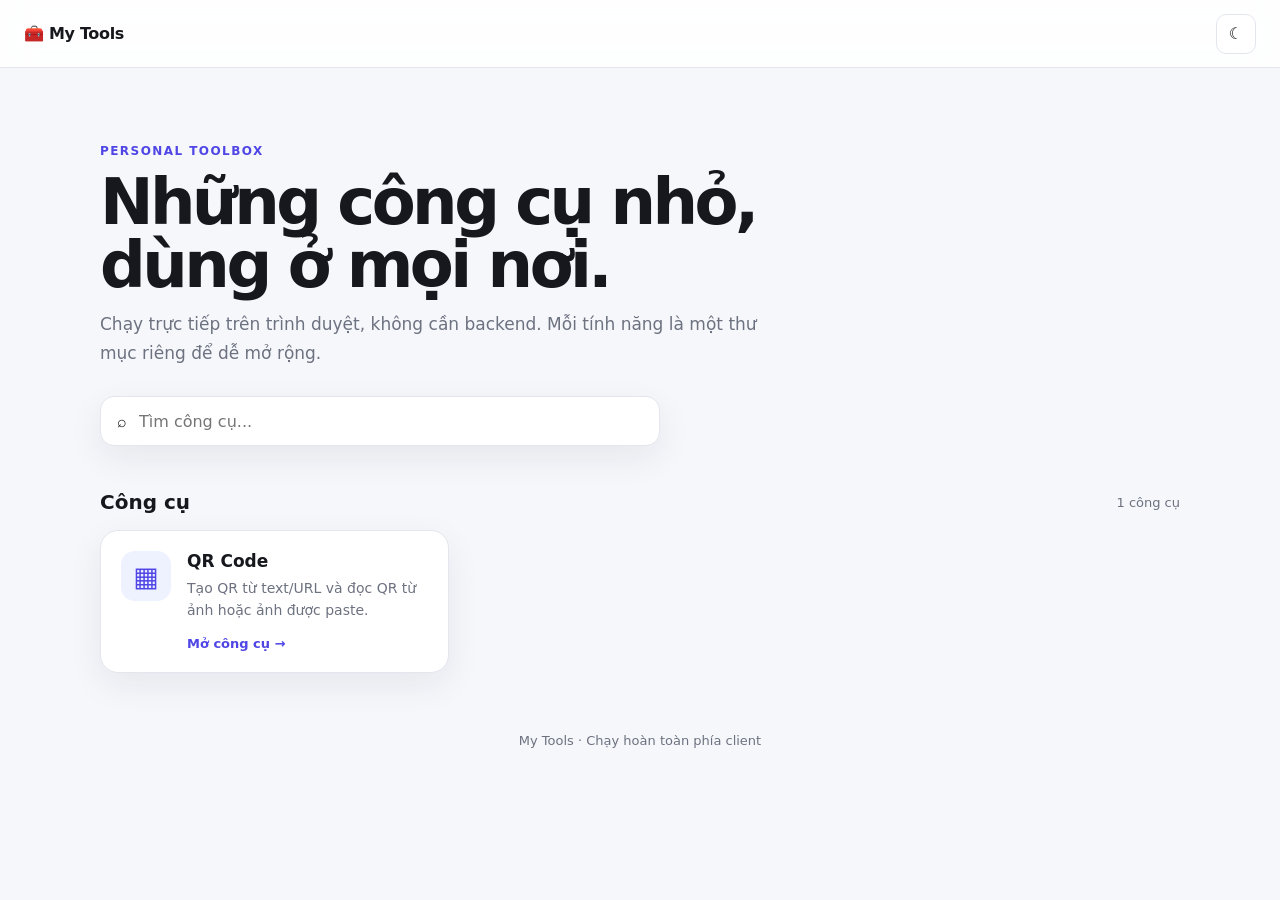
==== index.html @ 3dd8804e "Initial commit, add qr convert tool" ====
<!doctype html>
<html lang="vi">
<head>
  <meta charset="UTF-8">
  <meta name="viewport" content="width=device-width, initial-scale=1.0">
  <meta name="description" content="My Tools - Bộ công cụ chạy trực tiếp trên trình duyệt.">
  <title>My Tools</title>
  <link rel="stylesheet" href="assets/css/global.css">
</head>
<body>
  <header class="topbar">
    <a class="brand" href="./">🧰 My Tools</a>
    <div class="topbar-actions">
      <button id="themeToggle" class="icon-btn" type="button" aria-label="Đổi giao diện">☾</button>
    </div>
  </header>

  <main class="container">
    <section class="hero">
      <span class="eyebrow">PERSONAL TOOLBOX</span>
      <h1>Những công cụ nhỏ, dùng ở mọi nơi.</h1>
      <p>Chạy trực tiếp trên trình duyệt, không cần backend. Mỗi tính năng là một thư mục riêng để dễ mở rộng.</p>
      <div class="search-wrap">
        <span>⌕</span>
        <input id="toolSearch" type="search" placeholder="Tìm công cụ..." autocomplete="off">
      </div>
    </section>

    <section>
      <div class="section-heading">
        <h2>Công cụ</h2>
        <span id="toolCount">1 công cụ</span>
      </div>
      <div id="toolGrid" class="tool-grid">
        <a class="tool-card" href="tools/qr-code/" data-name="qr qr code tạo mã qr chuyển text thành qr quét ảnh qr">
          <div class="tool-icon">▦</div>
          <div class="tool-card-body">
            <h3>QR Code</h3>
            <p>Tạo QR từ text/URL và đọc QR từ ảnh hoặc ảnh được paste.</p>
            <span class="tool-link">Mở công cụ →</span>
          </div>
        </a>
      </div>
      <p id="emptyState" class="empty-state hidden">Không tìm thấy công cụ phù hợp.</p>
    </section>
  </main>

  <footer class="footer">My Tools · Chạy hoàn toàn phía client</footer>
  <script src="assets/js/app.js"></script>
</body>
</html>
---- assets/css/global.css ----
:root {
  --bg: #f6f7fb;
  --surface: #ffffff;
  --surface-2: #f0f2f7;
  --text: #16181d;
  --muted: #6d7280;
  --border: #e3e6ed;
  --accent: #4f46e5;
  --accent-soft: #eef2ff;
  --shadow: 0 12px 35px rgba(20, 24, 40, .07);
}

* { box-sizing: border-box; }

html { scroll-behavior: smooth; }

body {
  margin: 0;
  min-height: 100vh;
  background: var(--bg);
  color: var(--text);
  font-family: Inter, ui-sans-serif, system-ui, -apple-system, BlinkMacSystemFont, "Segoe UI", sans-serif;
}

button, input, textarea { font: inherit; }

a { color: inherit; text-decoration: none; }

.topbar {
  height: 68px;
  padding: 0 24px;
  display: flex;
  align-items: center;
  justify-content: space-between;
  background: color-mix(in srgb, var(--surface) 88%, transparent);
  border-bottom: 1px solid var(--border);
  position: sticky;
  top: 0;
  z-index: 10;
  backdrop-filter: blur(14px);
}

.brand { font-weight: 800; letter-spacing: -.02em; }

.icon-btn, .btn {
  border: 1px solid var(--border);
  background: var(--surface);
  color: var(--text);
  border-radius: 10px;
  cursor: pointer;
  transition: .18s ease;
}

.icon-btn {
  width: 40px;
  height: 40px;
}

.icon-btn:hover, .btn:hover { transform: translateY(-1px); border-color: #c7cad3; }

.container {
  width: min(1080px, calc(100% - 32px));
  margin: 0 auto;
}

.hero { padding: 72px 0 44px; }

.eyebrow {
  color: var(--accent);
  font-size: 12px;
  font-weight: 800;
  letter-spacing: .12em;
}

.hero h1 {
  max-width: 760px;
  margin: 12px 0 14px;
  font-size: clamp(34px, 6vw, 64px);
  line-height: .98;
  letter-spacing: -.055em;
}

.hero p {
  max-width: 680px;
  margin: 0;
  color: var(--muted);
  font-size: 17px;
  line-height: 1.7;
}

.search-wrap {
  max-width: 560px;
  margin-top: 28px;
  height: 50px;
  display: flex;
  align-items: center;
  gap: 10px;
  padding: 0 16px;
  background: var(--surface);
  border: 1px solid var(--border);
  border-radius: 14px;
  box-shadow: var(--shadow);
}

.search-wrap input {
  width: 100%;
  border: 0;
  outline: 0;
  background: transparent;
  color: var(--text);
}

.section-heading {
  display: flex;
  justify-content: space-between;
  align-items: center;
  margin-bottom: 16px;
}

.section-heading h2 { margin: 0; font-size: 20px; }
.section-heading span { color: var(--muted); font-size: 13px; }

.tool-grid {
  display: grid;
  grid-template-columns: repeat(auto-fill, minmax(260px, 1fr));
  gap: 16px;
}

.tool-card {
  display: flex;
  gap: 16px;
  padding: 20px;
  background: var(--surface);
  border: 1px solid var(--border);
  border-radius: 18px;
  box-shadow: var(--shadow);
  transition: .18s ease;
}

.tool-card:hover { transform: translateY(-3px); border-color: #cdd1dc; }

.tool-icon {
  flex: 0 0 50px;
  width: 50px;
  height: 50px;
  display: grid;
  place-items: center;
  border-radius: 14px;
  background: var(--accent-soft);
  color: var(--accent);
  font-size: 27px;
  font-weight: 700;
}

.tool-card h3 { margin: 0 0 7px; font-size: 17px; }
.tool-card p { margin: 0; color: var(--muted); font-size: 14px; line-height: 1.55; }
.tool-link { display: inline-block; margin-top: 14px; color: var(--accent); font-size: 13px; font-weight: 700; }

.footer {
  padding: 60px 16px 28px;
  text-align: center;
  color: var(--muted);
  font-size: 13px;
}

.hidden { display: none !important; }
.empty-state { color: var(--muted); padding: 28px 0; }

body.dark {
  --bg: #0d0f14;
  --surface: #151820;
  --surface-2: #1d212b;
  --text: #f2f4f8;
  --muted: #9ba2b1;
  --border: #292e3a;
  --accent: #8b83ff;
  --accent-soft: #252342;
}

@media (max-width: 640px) {
  .topbar { padding: 0 16px; }
  .container { width: min(100% - 24px, 1080px); }
  .hero { padding-top: 48px; }
  .hero h1 { font-size: 40px; }
}
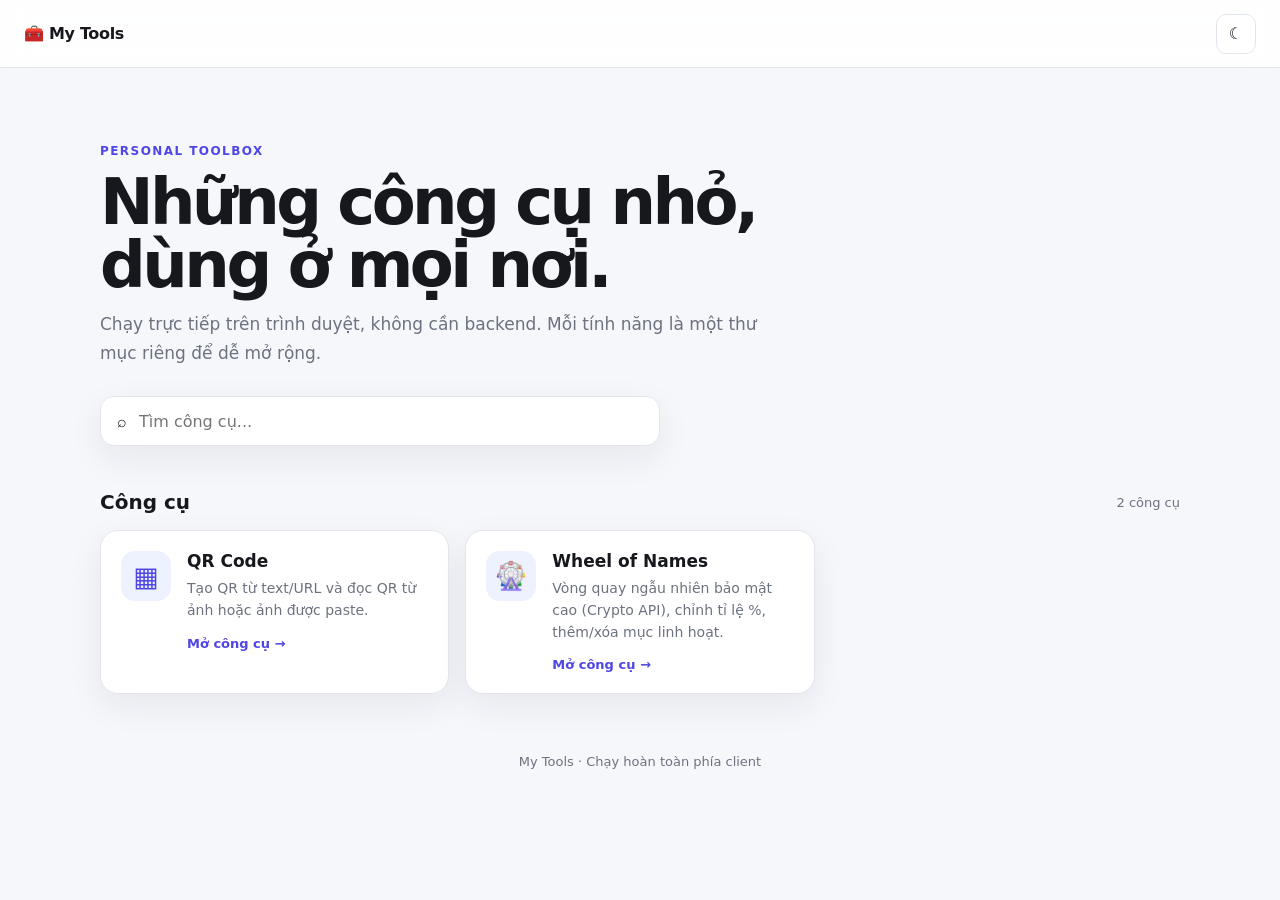
==== commit eddab2bb: "feat: add wheel of names" ====
--- a/index.html
+++ b/index.html
@@ -29,7 +29,7 @@
     <section>
       <div class="section-heading">
         <h2>Công cụ</h2>
-        <span id="toolCount">1 công cụ</span>
+        <span id="toolCount">2 công cụ</span>
       </div>
       <div id="toolGrid" class="tool-grid">
         <a class="tool-card" href="tools/qr-code/" data-name="qr qr code tạo mã qr chuyển text thành qr quét ảnh qr">
@@ -37,6 +37,14 @@
           <div class="tool-card-body">
             <h3>QR Code</h3>
             <p>Tạo QR từ text/URL và đọc QR từ ảnh hoặc ảnh được paste.</p>
+            <span class="tool-link">Mở công cụ →</span>
+          </div>
+        </a>
+        <a class="tool-card" href="tools/wheel-of-names/" data-name="wheel of names vong quay may man random ngau nhien quay so bốc thăm 1 2 tỉ lệ">
+          <div class="tool-icon">🎡</div>
+          <div class="tool-card-body">
+            <h3>Wheel of Names</h3>
+            <p>Vòng quay ngẫu nhiên bảo mật cao (Crypto API), chỉnh tỉ lệ %, thêm/xóa mục linh hoạt.</p>
             <span class="tool-link">Mở công cụ →</span>
           </div>
         </a>
